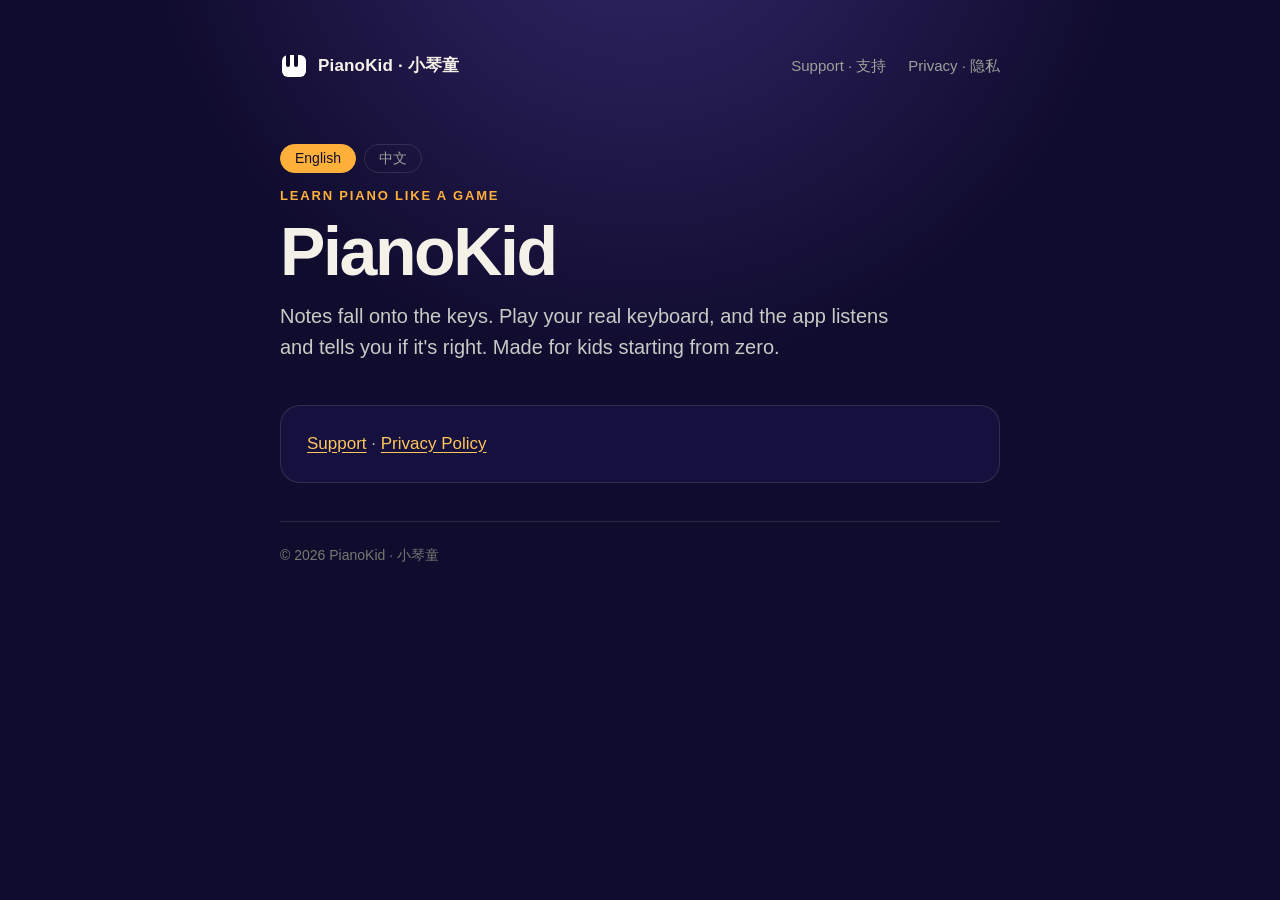
==== pianokid/index.html @ 4345f08c "Add PianoKid support and privacy pages Co-Authored-By: Claude Sonnet 5.5 <noreply@anthropic.com>" ====
<!doctype html>
<html lang="en" data-lang="">
<head>
  <meta charset="utf-8">
  <meta name="viewport" content="width=device-width, initial-scale=1">
  <meta name="theme-color" content="#100c2e">
  <meta name="description" content="PianoKid teaches kids piano: notes fall onto the keys and the app hears your real keyboard.">
  <title>PianoKid — PianoKid 小琴童</title>
  <link rel="stylesheet" href="./styles.css">
  <script>
(function(){var d=document.documentElement,s;try{s=localStorage.getItem("pk-lang")}catch(e){}
var l=s||((navigator.language||"").toLowerCase().indexOf("zh")===0?"zh":"en");
function set(v){d.setAttribute("data-lang",v);try{localStorage.setItem("pk-lang",v)}catch(e){}
[].forEach.call(document.querySelectorAll(".langs button"),function(b){b.setAttribute("aria-pressed",b.dataset.l===v)})}
document.addEventListener("DOMContentLoaded",function(){[].forEach.call(document.querySelectorAll(".langs button"),function(b){b.onclick=function(){set(b.dataset.l)}});set(l)})})();
</script>
</head>
<body>
  <main class="page">
    <nav class="nav" aria-label="Main navigation">
      <a class="brand" href="./"><span class="flower" aria-hidden="true"></span>PianoKid · 小琴童</a>
      <div class="nav-links">
        <a href="./support/">Support · 支持</a>
        <a href="./privacy/">Privacy · 隐私</a>
      </div>
    </nav>
    <div class="langs"><button type="button" data-l="en">English</button><button type="button" data-l="zh">中文</button></div>

    <div lang="en">
      <span class="eyebrow">Learn piano like a game</span>
      <h1>PianoKid</h1>
      <p class="lede">Notes fall onto the keys. Play your real keyboard, and the app listens and tells you if it's right. Made for kids starting from zero.</p>
    </div>
    <div lang="zh-Hans">
      <span class="eyebrow">像玩游戏一样学钢琴</span>
      <h1>小琴童</h1>
      <p class="lede">音符落到琴键上，在真的琴上弹，App 听得出弹得对不对。专为零基础的小朋友设计。</p>
    </div>
    <div class="card">
      <p lang="en"><a href="support/">Support</a> · <a href="privacy/">Privacy Policy</a></p>
      <p lang="zh-Hans"><a href="support/">使用支持</a> · <a href="privacy/">隐私政策</a></p>
    </div>
    <footer>© 2026 PianoKid · 小琴童</footer>
  </main>
</body>
</html>
---- pianokid/styles.css ----
:root {
  color-scheme: dark;
  --night: #100c2e;
  --night-soft: #1a1448;
  --paper: #f4f1e8;
  --muted: #9ca19a;
  --leaf: #ffb03a;
  --leaf-dark: #5a3fa8;
  --line: rgba(244, 241, 232, 0.12);
  --coral: #ff8a3d;
}

* { box-sizing: border-box; }

html { background: var(--night); }

body {
  margin: 0;
  min-height: 100vh;
  color: var(--paper);
  background:
    radial-gradient(circle at 50% -8rem, rgba(120, 90, 220, 0.35), transparent 31rem),
    var(--night);
  font-family: ui-rounded, "SF Pro Rounded", -apple-system, BlinkMacSystemFont, "Segoe UI", sans-serif;
  font-size: 17px;
  line-height: 1.65;
}

a { color: #ffc65c; text-underline-offset: 0.18em; }
a:hover { color: #ffd98a; }

.page {
  width: min(720px, calc(100% - 40px));
  margin: 0 auto;
  padding: 52px 0 72px;
}

.nav {
  display: flex;
  align-items: center;
  justify-content: space-between;
  margin-bottom: 64px;
}

.brand {
  display: inline-flex;
  align-items: center;
  gap: 10px;
  color: var(--paper);
  text-decoration: none;
  font-weight: 700;
  letter-spacing: 0.01em;
}

.flower {
  position: relative;
  width: 28px;
  height: 28px;
}

.flower::before {
  content: "";
  position: absolute;
  inset: 2px;
  background: var(--coral);
  border-radius: 52% 48% 54% 46%;
  clip-path: polygon(50% 0, 63% 31%, 100% 25%, 74% 53%, 93% 84%, 59% 70%, 50% 100%, 39% 70%, 7% 84%, 25% 53%, 0 25%, 37% 31%);
}

.flower::after {
  content: "";
  position: absolute;
  width: 7px;
  height: 7px;
  left: 10.5px;
  top: 10.5px;
  border-radius: 50%;
  background: #f3c669;
}

.nav-links { display: flex; gap: 22px; }
.nav-links a { color: var(--muted); text-decoration: none; font-size: 15px; }
.nav-links a[aria-current="page"] { color: var(--paper); }

.eyebrow {
  color: var(--leaf);
  font-size: 13px;
  font-weight: 800;
  letter-spacing: 0.14em;
  text-transform: uppercase;
}

h1 {
  margin: 8px 0 14px;
  max-width: 620px;
  font-size: clamp(42px, 8vw, 68px);
  line-height: 1.02;
  letter-spacing: -0.035em;
}

.lede {
  margin: 0 0 42px;
  max-width: 610px;
  color: #c7cbc5;
  font-size: 20px;
  line-height: 1.55;
}

.updated {
  display: inline-block;
  margin-bottom: 30px;
  color: var(--muted);
  font-size: 14px;
}

.card {
  margin: 18px 0;
  padding: 24px 26px;
  border: 1px solid var(--line);
  border-radius: 20px;
  background: rgba(26, 20, 72, 0.6);
}

.card h2, section h2 {
  margin: 0 0 8px;
  color: var(--paper);
  font-size: 22px;
  line-height: 1.3;
}

.card p, section p { margin: 0; color: #b8bdb6; }

section {
  padding: 28px 0;
  border-top: 1px solid var(--line);
}

section ul { margin: 12px 0 0; padding-left: 1.25em; color: #b8bdb6; }
section li + li { margin-top: 8px; }

.button {
  display: inline-flex;
  align-items: center;
  justify-content: center;
  min-height: 52px;
  margin-top: 22px;
  padding: 0 24px;
  border-radius: 999px;
  color: white;
  background: #e07a1f;
  text-decoration: none;
  font-weight: 750;
}

.button:hover { color: white; background: #f08a2c; }

.note {
  padding: 18px 20px;
  border-left: 3px solid var(--leaf);
  border-radius: 0 14px 14px 0;
  color: #c7cbc5;
  background: rgba(255, 176, 58, 0.08);
}

footer {
  margin-top: 38px;
  padding-top: 22px;
  border-top: 1px solid var(--line);
  color: #737a73;
  font-size: 14px;
}

@media (max-width: 560px) {
  .page { width: min(100% - 30px, 720px); padding-top: 28px; }
  .nav { margin-bottom: 48px; }
  .nav-links { gap: 14px; }
  .lede { font-size: 18px; }
  .card { padding: 21px 20px; }
}

/* Piano mark in place of the flower */
.flower::before { border-radius: 6px; clip-path: none; background: #fff; inset: 3px 2px; }
.flower::after { width: 4px; height: 12px; left: 6px; top: 3px; border-radius: 0 0 2px 2px; background: #100c2e; box-shadow: 8px 0 0 #100c2e; }

/* Language: both shown until the script picks one (no-JS readers get both). */
.langs { display: flex; gap: 8px; margin: 0 0 8px; }
.langs button { font: inherit; font-size: 14px; color: var(--muted); background: none; border: 1px solid var(--line); border-radius: 999px; padding: 2px 14px; cursor: pointer; }
.langs button[aria-pressed="true"] { color: var(--night); background: var(--leaf); border-color: var(--leaf); }
html[data-lang="en"] [lang="zh-Hans"], html[data-lang="zh"] [lang="en"] { display: none; }
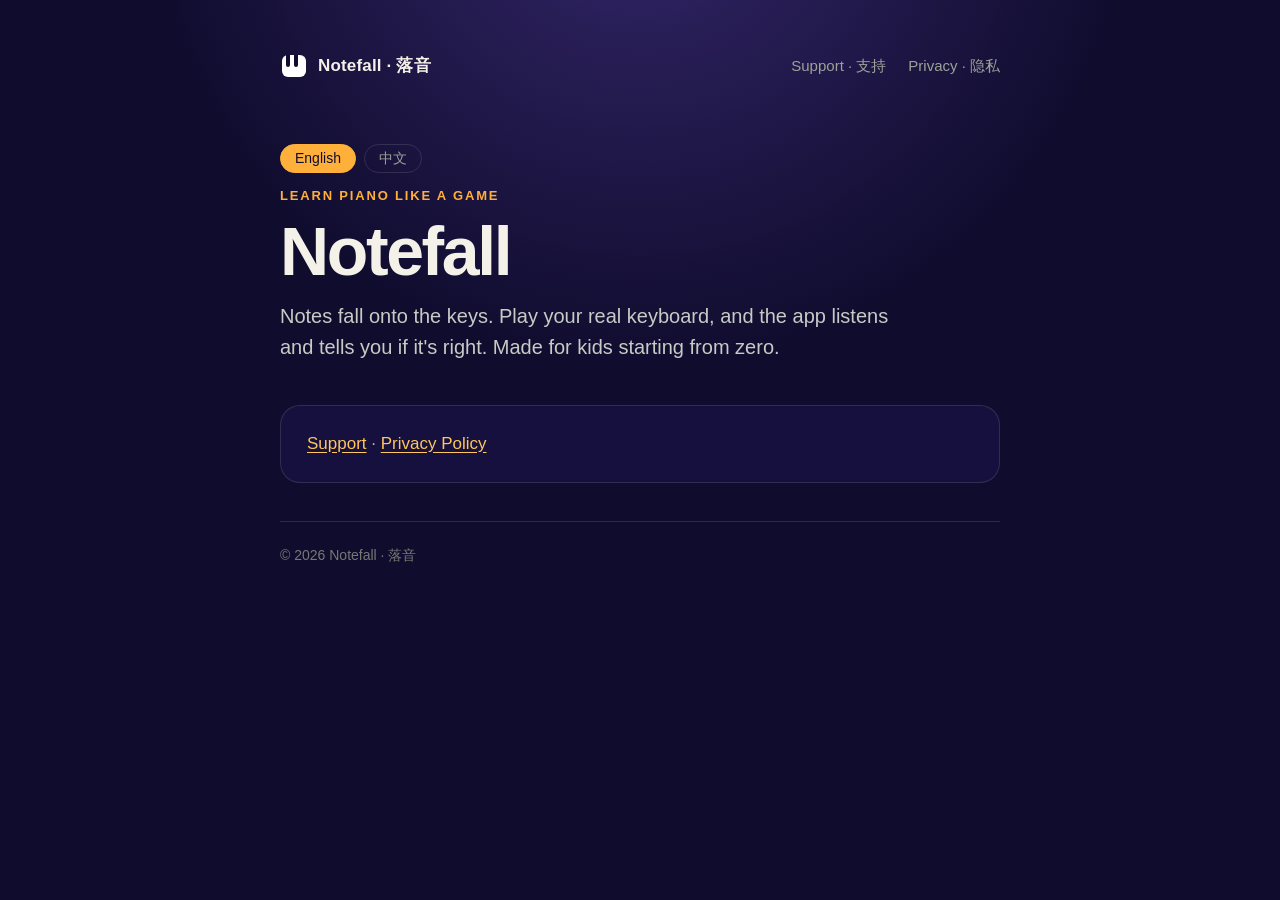
==== commit 4c2c8f21: "Rename PianoKid pages to Notefall Co-Authored-By: Claude Sonnet 5.5 <noreply@anthropic.com>" ====
--- a/pianokid/index.html
+++ b/pianokid/index.html
@@ -4,8 +4,8 @@
   <meta charset="utf-8">
   <meta name="viewport" content="width=device-width, initial-scale=1">
   <meta name="theme-color" content="#100c2e">
-  <meta name="description" content="PianoKid teaches kids piano: notes fall onto the keys and the app hears your real keyboard.">
-  <title>PianoKid — PianoKid 小琴童</title>
+  <meta name="description" content="Notefall teaches kids piano: notes fall onto the keys and the app hears your real keyboard.">
+  <title>Notefall — Notefall 落音</title>
   <link rel="stylesheet" href="./styles.css">
   <script>
 (function(){var d=document.documentElement,s;try{s=localStorage.getItem("pk-lang")}catch(e){}
@@ -18,7 +18,7 @@
 <body>
   <main class="page">
     <nav class="nav" aria-label="Main navigation">
-      <a class="brand" href="./"><span class="flower" aria-hidden="true"></span>PianoKid · 小琴童</a>
+      <a class="brand" href="./"><span class="flower" aria-hidden="true"></span>Notefall · 落音</a>
       <div class="nav-links">
         <a href="./support/">Support · 支持</a>
         <a href="./privacy/">Privacy · 隐私</a>
@@ -28,19 +28,19 @@
 
     <div lang="en">
       <span class="eyebrow">Learn piano like a game</span>
-      <h1>PianoKid</h1>
+      <h1>Notefall</h1>
       <p class="lede">Notes fall onto the keys. Play your real keyboard, and the app listens and tells you if it's right. Made for kids starting from zero.</p>
     </div>
     <div lang="zh-Hans">
       <span class="eyebrow">像玩游戏一样学钢琴</span>
-      <h1>小琴童</h1>
+      <h1>落音</h1>
       <p class="lede">音符落到琴键上，在真的琴上弹，App 听得出弹得对不对。专为零基础的小朋友设计。</p>
     </div>
     <div class="card">
       <p lang="en"><a href="support/">Support</a> · <a href="privacy/">Privacy Policy</a></p>
       <p lang="zh-Hans"><a href="support/">使用支持</a> · <a href="privacy/">隐私政策</a></p>
     </div>
-    <footer>© 2026 PianoKid · 小琴童</footer>
+    <footer>© 2026 Notefall · 落音</footer>
   </main>
 </body>
 </html>
